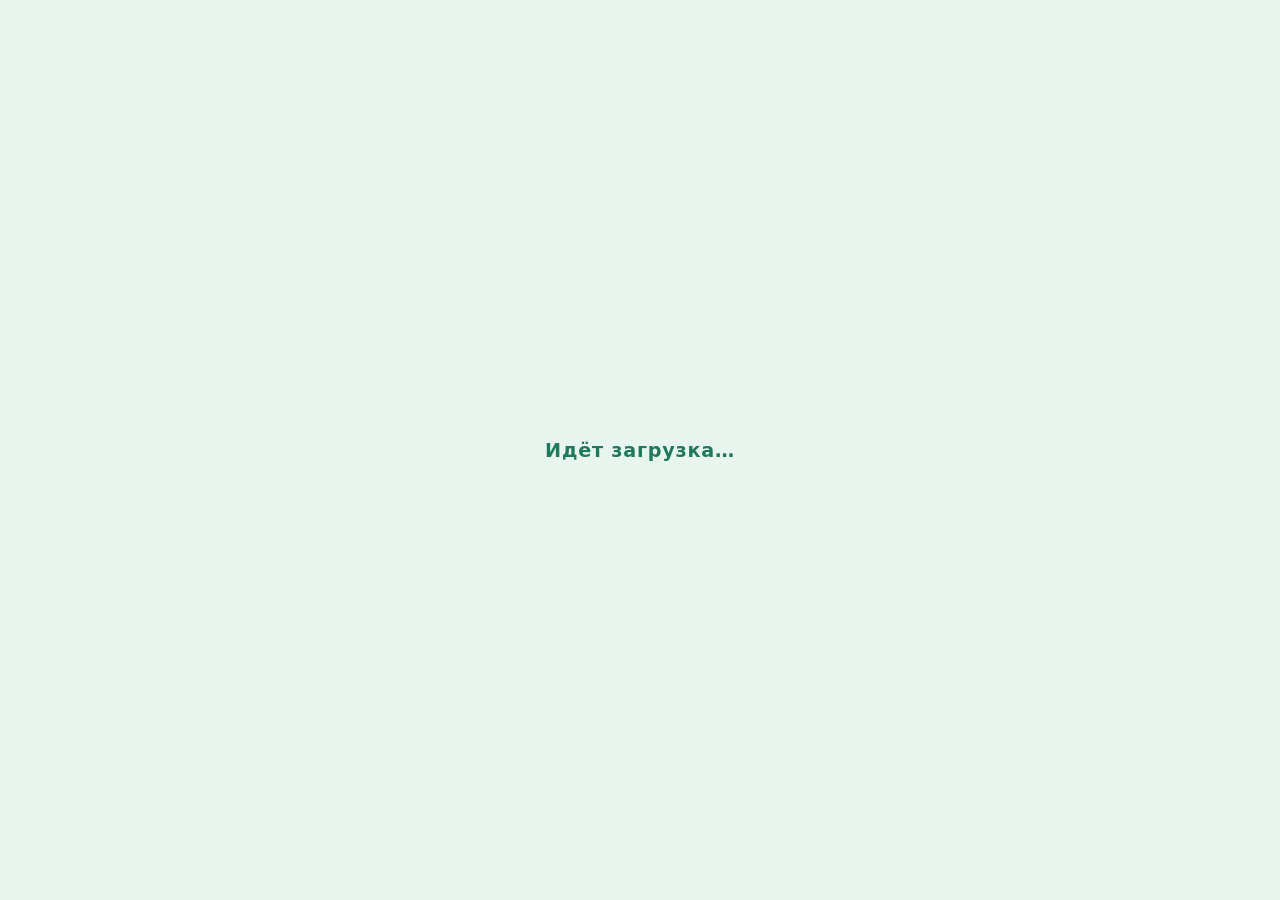
==== index.html @ 654a56fe "Add files via upload" ====
<!doctype html>
<html lang="ru">
<head>
  <meta charset="utf-8" />
  <meta name="viewport" content="width=device-width, initial-scale=1, viewport-fit=cover" />
  <title>Квест отеля</title>
  <link rel="stylesheet" href="./styles.css" />
</head>
<body>
<div id="loading-overlay" class="loading-overlay">
  <div class="loading-content">Идёт загрузка…</div>
</div>
<main class="app" id="app">
  <section class="screen screen-active" id="start-screen" aria-labelledby="start-title">
    <div class="brand-row">
      <div class="brand-mark" id="logo-start"></div>
      <div>
        <p class="eyebrow">Green Line Batumi</p>
        <h1 id="start-title">Пройди квест</h1>
      </div>
    </div>

    <div class="hero-scene" aria-hidden="true">
      <img class="hero-banner" src="images/home-banner.png" alt="" />
    </div>

    <form class="panel" id="registration-form">
      <label>
        <input id="guest-name" name="guestName" autocomplete="given-name" required minlength="2" placeholder="Твое имя" />
      </label>
      <label>
        Номер комнаты
        <input id="room-number" name="roomNumber" inputmode="numeric" pattern="[0-9]*" required minlength="3" maxlength="3" placeholder="204" />
      </label>
      <div class="registration-warning" id="registration-warning"></div>
      <button class="primary" type="submit">Начать игру</button>
      <p class="feedback feedback-error" id="registration-feedback" role="status"></p>
    </form>
  </section>

  <section class="screen" id="quest-screen" aria-labelledby="quest-title">
    <header class="topbar" id="topbar">
      <div class="topbar-left">
        <div class="brand-mark" id="logo-topbar"></div>
        <div>
          <p class="eyebrow">Green Line Batumi</p>
          <h2 id="quest-title">Карта поиска</h2>
        </div>
      </div>
      <div class="top-actions">
        <button class="topbar-chip" id="map-button" type="button" aria-label="Карта" hidden>
          <svg class="icon" viewBox="0 0 24 24" fill="none" stroke="currentColor" stroke-width="2" stroke-linecap="round" stroke-linejoin="round">
            <polygon points="1 6 1 22 8 18 16 22 23 18 23 2 16 6 8 2 1 6"/>
            <line x1="8" y1="2" x2="8" y2="18"/>
            <line x1="16" y1="6" x2="16" y2="22"/>
          </svg>
        </button>
        <button class="topbar-chip is-weather" id="weather-button" type="button" aria-label="Погода">
          <svg class="icon" id="weather-svg" viewBox="0 0 24 24" fill="none" stroke="currentColor" stroke-width="2" stroke-linecap="round" stroke-linejoin="round">
            <circle cx="12" cy="12" r="5"/>
            <line x1="12" y1="1" x2="12" y2="3"/>
            <line x1="12" y1="21" x2="12" y2="23"/>
            <line x1="4.22" y1="4.22" x2="5.64" y2="5.64"/>
            <line x1="18.36" y1="18.36" x2="19.78" y2="19.78"/>
            <line x1="1" y1="12" x2="3" y2="12"/>
            <line x1="21" y1="12" x2="23" y2="12"/>
            <line x1="4.22" y1="19.78" x2="5.64" y2="18.36"/>
            <line x1="18.36" y1="5.64" x2="19.78" y2="4.22"/>
          </svg>
        </button>
        <button class="topbar-chip" id="profile-button" type="button" aria-label="Профиль">
          <svg class="icon" viewBox="0 0 24 24" fill="none" stroke="currentColor" stroke-width="2" stroke-linecap="round" stroke-linejoin="round">
            <path d="M20 21v-2a4 4 0 0 0-4-4H8a4 4 0 0 0-4 4v2"/>
            <circle cx="12" cy="7" r="4"/>
          </svg>
        </button>
      </div>
    </header>

    <section class="quest-view" id="map-view">
      <div class="map-wrap">
        <img class="map-image" src="images/map-background.png" alt="Карта отеля" />
        <div class="map-pins-container" id="map-pins"></div>
      </div>
      <p class="scan-hint" id="scan-hint">Ищите QR-код в отмеченной зоне и сканируйте его камерой телефона.</p>
    </section>

    <section class="quest-view character-fullscreen is-loading" id="character-view" hidden>
      <div class="character-hero" id="character-hero">
        <img class="character-portrait" id="character-avatar" alt="" />
      </div>
      <div class="character-body" id="character-panel">
        <div class="character-header">
          <h2 id="character-name"></h2>
          <span class="status-pill is-pending" id="status-pill">Ожидание</span>
        </div>
        <div class="attempts-bar" id="attempts-bar"></div>
        <p class="riddle" id="riddle-text"></p>
        <form id="answer-form" class="answer-form">
          <input id="answer-input" required autocomplete="off" placeholder="Ваш ответ" />
          <button class="primary" type="submit">Ответить</button>
        </form>
        <p class="feedback" id="feedback" role="status"></p>
      </div>
    </section>

    <section class="quest-view" id="profile-view" hidden>
      <section class="profile-panel">
        <div class="profile-hero">
          <div class="profile-avatar-wrap">
            <div class="profile-avatar-ring"></div>
            <svg class="profile-avatar-icon" viewBox="0 0 24 24" fill="none" stroke="currentColor" stroke-width="2" stroke-linecap="round" stroke-linejoin="round">
              <path d="M20 21v-2a4 4 0 0 0-4-4H8a4 4 0 0 0-4 4v2"/>
              <circle cx="12" cy="7" r="4"/>
            </svg>
          </div>
          <div class="profile-info">
            <h2 id="profile-name">Игрок</h2>
            <p id="profile-room">Комната</p>
          </div>
        </div>
        <div class="score-strip">
          <div class="score-cell">
            <div class="score-icon">
              <svg viewBox="0 0 24 24" fill="none" stroke="currentColor" stroke-width="2" stroke-linecap="round" stroke-linejoin="round"><polygon points="12 2 15.09 8.26 22 9.27 17 14.14 18.18 21.02 12 17.77 5.82 21.02 7 14.14 2 9.27 8.91 8.26 12 2"/></svg>
            </div>
            <strong id="score-value">0</strong>
            <span>баллов</span>
          </div>
          <div class="score-cell">
            <div class="score-icon">
              <svg viewBox="0 0 24 24" fill="none" stroke="currentColor" stroke-width="2" stroke-linecap="round" stroke-linejoin="round"><path d="M17 21v-2a4 4 0 0 0-4-4H5a4 4 0 0 0-4 4v2"/><circle cx="9" cy="7" r="4"/><path d="M23 21v-2a4 4 0 0 0-3-3.87"/><path d="M16 3.13a4 4 0 0 1 0 7.75"/></svg>
            </div>
            <strong id="found-value">0/0</strong>
            <span>персонажей</span>
          </div>
          <div class="score-cell">
            <div class="score-icon">
              <svg viewBox="0 0 24 24" fill="none" stroke="currentColor" stroke-width="2" stroke-linecap="round" stroke-linejoin="round"><line x1="12" y1="20" x2="12" y2="10"/><line x1="18" y1="20" x2="18" y2="4"/><line x1="6" y1="20" x2="6" y2="16"/></svg>
            </div>
            <strong id="progress-value">0%</strong>
            <span>прогресс</span>
          </div>
        </div>
        <div class="progress-bar-wrap">
          <div class="progress-bar-fill" id="progress-bar"></div>
        </div>
        <section class="collection">
          <h2>Коллекция</h2>
          <div class="collection-grid" id="collection-grid"></div>
        </section>
      </section>
    </section>
  </section>

  <section class="screen" id="finish-screen" aria-labelledby="finish-title">
    <div class="finish-header">
      <div class="brand-mark" id="logo-finish"></div>
      <div>
        <p class="eyebrow">Green Line Batumi</p>
        <h1 id="finish-title">Все хранители собраны</h1>
      </div>
    </div>
    <p class="finish-copy" id="finish-copy"></p>
    <div class="finish-banner-wrap" id="finish-banner-wrap">
      <img class="finish-banner" id="finish-banner" src="images/final-banner.png" alt="" onerror="this.parentElement.style.display='none'" />
    </div>
    <div class="finish-score-block">
      <strong id="final-score">0</strong>
      <span>баллов</span>
    </div>
    <div class="finish-prizes" id="finish-prizes"></div>
    <div class="finish-stats">
      <div class="finish-stat">
        <svg class="finish-stat-icon" viewBox="0 0 24 24" fill="none" stroke="currentColor" stroke-width="2" stroke-linecap="round" stroke-linejoin="round"><path d="M20 21v-2a4 4 0 0 0-4-4H8a4 4 0 0 0-4 4v2"/><circle cx="12" cy="7" r="4"/></svg>
        <span class="finish-stat-value" id="finish-name">—</span>
        <span class="finish-stat-label">имя</span>
      </div>
      <div class="finish-stat">
        <svg class="finish-stat-icon" viewBox="0 0 24 24" fill="none" stroke="currentColor" stroke-width="2" stroke-linecap="round" stroke-linejoin="round"><path d="M3 9l9-7 9 7v11a2 2 0 0 1-2 2H5a2 2 0 0 1-2-2z"/><polyline points="9 22 9 12 15 12 15 22"/></svg>
        <span class="finish-stat-value" id="finish-room">—</span>
        <span class="finish-stat-label">комната</span>
      </div>
      <div class="finish-stat">
        <svg class="finish-stat-icon" viewBox="0 0 24 24" fill="none" stroke="currentColor" stroke-width="2" stroke-linecap="round" stroke-linejoin="round"><path d="M17 21v-2a4 4 0 0 0-4-4H5a4 4 0 0 0-4 4v2"/><circle cx="9" cy="7" r="4"/><path d="M23 21v-2a4 4 0 0 0-3-3.87"/><path d="M16 3.13a4 4 0 0 1 0 7.75"/></svg>
        <span class="finish-stat-value" id="finish-found">0/0</span>
        <span class="finish-stat-label">персонажей</span>
      </div>
      <div class="finish-stat">
        <svg class="finish-stat-icon" viewBox="0 0 24 24" fill="none" stroke="currentColor" stroke-width="2" stroke-linecap="round" stroke-linejoin="round"><line x1="12" y1="20" x2="12" y2="10"/><line x1="18" y1="20" x2="18" y2="4"/><line x1="6" y1="20" x2="6" y2="16"/></svg>
        <span class="finish-stat-value" id="finish-progress">0%</span>
        <span class="finish-stat-label">прогресс</span>
      </div>
    </div>
    <button class="primary" id="save-result-button" type="button">Сохранить результат</button>
    <canvas id="result-card" width="600" height="900" style="display:none"></canvas>
  </section>

  <section class="screen" id="closed-screen" aria-labelledby="closed-title">
    <div class="closed-brand">
      <div class="brand-mark" id="logo-closed"></div>
      <div>
        <p class="eyebrow">Green Line Batumi</p>
        <h1 id="closed-title">Квест закрыт</h1>
      </div>
    </div>
    <div class="closed-banner-wrap">
      <img class="closed-banner" src="images/closed-banner.png" alt="Закрыто" onerror="this.style.display='none'" />
    </div>
    <p class="closed-message" id="closed-message"></p>
  </section>
</main>

<script src="./config.js"></script>
<script src="./app.js"></script>
</body>
</html>
---- styles.css ----
:root {
  color-scheme: light;
  --bg: #f5f1e8;
  --ink: #192027;
  --muted: #65717b;
  --panel: #fffdf7;
  --line: #d9d0c0;
  --green: #1f7a5b;
  --green-light: #e8f5ef;
  --red: #b94d3e;
  --red-light: #fdf0ee;
  --blue: #2364aa;
  --blue-light: #eef4fa;
  --shadow: 0 8px 32px rgba(34, 31, 25, 0.10);
  --shadow-lg: 0 18px 48px rgba(34, 31, 25, 0.14);
  --radius: 14px;
  --radius-sm: 10px;
  --transition: 0.2s cubic-bezier(0.4, 0, 0.2, 1);
  font-family: Inter, ui-sans-serif, system-ui, -apple-system, BlinkMacSystemFont, "Segoe UI", sans-serif;
}

/* === Loading overlay === */
.loading-overlay {
  position: fixed;
  inset: 0;
  z-index: 9999;
  display: flex;
  align-items: center;
  justify-content: center;
  background: var(--green-light);
  transition: opacity 0.3s ease;
}

.loading-overlay .loading-content {
  font-size: 1.2rem;
  font-weight: 800;
  color: var(--green);
  letter-spacing: 0.04em;
}

* {
  box-sizing: border-box;
}

body {
  margin: 0;
  min-height: 100vh;
  background:
    linear-gradient(135deg, rgba(35, 100, 170, 0.08), transparent 42%),
    linear-gradient(315deg, rgba(42, 140, 130, 0.10), transparent 36%),
    var(--bg);
  color: var(--ink);
  -webkit-font-smoothing: antialiased;
}

button,
input,
select,
textarea {
  font: inherit;
}

.app {
  width: min(100%, 460px);
  min-height: 100vh;
  margin: 0 auto;
  padding: max(18px, env(safe-area-inset-top)) 18px max(24px, env(safe-area-inset-bottom));
}

/* === Screens === */
.screen {
  display: none;
  animation: screenIn 0.35s ease both;
}

.screen-active {
  display: block;
}

@keyframes screenIn {
  from {
    opacity: 0;
    transform: translateY(12px);
  }
  to {
    opacity: 1;
    transform: translateY(0);
  }
}

/* === Brand / Topbar === */
.brand-row,
.topbar {
  display: flex;
  align-items: center;
  gap: 14px;
}

.brand-mark {
  display: grid;
  place-items: center;
  width: 50px;
  height: 50px;
  border-radius: 14px;
  background: linear-gradient(135deg, #192027, #2a3444);
  color: #fffdf7;
  font-weight: 900;
  font-size: 1.3rem;
  box-shadow: var(--shadow-lg);
  overflow: hidden;
  flex-shrink: 0;
}

.brand-mark img {
  width: 100%;
  height: 100%;
  object-fit: contain;
  display: block;
}

.eyebrow {
  margin: 0 0 4px;
  color: var(--muted);
  font-size: 0.72rem;
  font-weight: 800;
  letter-spacing: 0.04em;
  text-transform: uppercase;
}

h1,
h2,
p {
  overflow-wrap: anywhere;
}

h1 {
  margin: 0;
  font-size: 2rem;
  line-height: 1.05;
  letter-spacing: -0.01em;
}

h2 {
  margin: 0;
  font-size: 1.22rem;
  line-height: 1.15;
}

/* === Hero Scene === */
.hero-scene {
  position: relative;
  margin: 24px 0 18px;
  border-radius: var(--radius);
  overflow: hidden;
  box-shadow: var(--shadow-lg);
}

.hero-banner {
  display: block;
  width: 100%;
  height: auto;
  max-height: 50vh;
  object-fit: cover;
  object-position: center;
}

/* === Panels === */
.panel {
  border: 1px solid var(--line);
  border-radius: var(--radius);
  background: rgba(255, 253, 247, 0.92);
  box-shadow: var(--shadow);
  backdrop-filter: blur(8px);
  -webkit-backdrop-filter: blur(8px);
}

.panel {
  display: grid;
  gap: 14px;
  padding: 18px;
}

/* === Labels & Inputs === */
label {
  display: grid;
  gap: 7px;
  color: var(--muted);
  font-size: 0.85rem;
  font-weight: 800;
}

input {
  width: 100%;
  min-height: 50px;
  border: 1.5px solid var(--line);
  border-radius: var(--radius-sm);
  padding: 0 14px;
  background: #fff;
  color: var(--ink);
  outline: none;
  transition: border-color var(--transition), box-shadow var(--transition);
}

input:focus {
  border-color: var(--blue);
  box-shadow: 0 0 0 3px rgba(35, 100, 170, 0.14);
}

/* === Buttons === */
.primary,
.secondary,
.icon-button {
  min-height: 50px;
  border: 0;
  border-radius: var(--radius-sm);
  font-weight: 800;
  cursor: pointer;
  transition: all var(--transition);
  position: relative;
  overflow: hidden;
}

.primary {
  background: linear-gradient(135deg, #192027, #2a3444);
  color: #fffdf7;
  letter-spacing: 0.02em;
}

.primary:hover:not(:disabled) {
  background: linear-gradient(135deg, #2a3444, #3a4858);
  box-shadow: 0 4px 16px rgba(25, 32, 39, 0.3);
  transform: translateY(-1px);
}

.primary:active:not(:disabled) {
  transform: translateY(0);
  box-shadow: 0 2px 8px rgba(25, 32, 39, 0.2);
}

.secondary {
  width: 100%;
  border: 1.5px solid var(--line);
  background: var(--panel);
  color: var(--ink);
}

.secondary:hover:not(:disabled) {
  border-color: #bbb0a0;
  background: #f7f3ea;
  box-shadow: 0 2px 12px rgba(34, 31, 25, 0.08);
  transform: translateY(-1px);
}

.secondary:active:not(:disabled) {
  transform: translateY(0);
  box-shadow: none;
}

.icon-button {
  width: 48px;
  flex: 0 0 auto;
  background: var(--panel);
  color: var(--ink);
  border: 1.5px solid var(--line);
  font-size: 1.4rem;
}

.icon-button:hover:not(:disabled) {
  border-color: #bbb0a0;
  background: #f7f3ea;
  transform: translateY(-1px);
  box-shadow: 0 2px 8px rgba(34, 31, 25, 0.08);
}

.icon-button:active:not(:disabled) {
  transform: translateY(0);
  box-shadow: none;
}

button:disabled,
input:disabled {
  opacity: 0.45;
  cursor: not-allowed;
  transform: none !important;
  box-shadow: none !important;
}

.fineprint {
  margin: 0;
  color: var(--muted);
  font-size: 0.82rem;
  line-height: 1.35;
}

/* === Topbar === */
.topbar {
  display: flex;
  align-items: center;
  justify-content: space-between;
  gap: 12px;
  margin-bottom: 14px;
}

.topbar[hidden] {
  display: none;
}

.topbar-left {
  display: flex;
  align-items: center;
  gap: 12px;
  min-width: 0;
}

.topbar-left h2 {
  white-space: nowrap;
  overflow: hidden;
  text-overflow: ellipsis;
}

.top-actions {
  display: flex;
  align-items: center;
  gap: 6px;
  flex-shrink: 0;
}

.topbar-chip {
  display: grid;
  place-items: center;
  width: 42px;
  height: 42px;
  border: 1.5px solid var(--line);
  border-radius: 12px;
  background: var(--panel);
  color: var(--ink);
  cursor: pointer;
  transition: all var(--transition);
  padding: 0;
  -webkit-tap-highlight-color: transparent;
}

.topbar-chip .icon {
  width: 20px;
  height: 20px;
}

.topbar-chip:hover:not(:disabled) {
  border-color: #bbb0a0;
  background: #f7f3ea;
  transform: translateY(-1px);
  box-shadow: 0 2px 8px rgba(34, 31, 25, 0.08);
}

.topbar-chip:active:not(:disabled) {
  transform: translateY(0);
  box-shadow: none;
}

.topbar-chip:disabled {
  opacity: 0.45;
  cursor: not-allowed;
}

/* Weather chip — stands out with color fill */
.topbar-chip.is-weather {
  position: relative;
}

.topbar-chip.is-sun {
  color: #c88500;
  background: linear-gradient(135deg, #fef9ee, #fff3d4);
  border-color: #f0d98a;
  box-shadow: 0 2px 10px rgba(232, 163, 23, 0.2);
}

.topbar-chip.is-rain {
  color: #1a4f8f;
  background: linear-gradient(135deg, #eef4fa, #ddeaf5);
  border-color: #a8c8e8;
  box-shadow: 0 2px 10px rgba(35, 100, 170, 0.2);
}

.topbar-chip.is-cloudy {
  color: #4a5568;
  background: linear-gradient(135deg, #f0f2f4, #e4e8ec);
  border-color: #c8cdd2;
  box-shadow: 0 2px 10px rgba(101, 113, 123, 0.15);
}

/* === Quest Views === */
.quest-view {
  display: flex;
  flex-direction: column;
  min-height: calc(100vh - 180px);
  animation: viewIn 0.3s ease both;
}

@keyframes viewIn {
  from {
    opacity: 0;
    transform: translateX(8px);
  }
  to {
    opacity: 1;
    transform: translateX(0);
  }
}

#map-view {
  flex: 1;
  display: flex;
  flex-direction: column;
}

#map-view[hidden] {
  display: none !important;
}

/* === Map === */
.map-wrap {
  position: relative;
  width: 100%;
  flex: 1;
  min-height: 50vh;
  margin-bottom: 14px;
  border: 1px solid var(--line);
  border-radius: var(--radius);
  overflow: hidden;
  background: #e8eef0;
  box-shadow: var(--shadow-lg);
}

.map-image {
  display: block;
  width: 100%;
  height: 100%;
  object-fit: contain;
  object-position: center;
}

.map-pins-container {
  position: absolute;
  top: 0;
  left: 0;
  width: 100%;
  height: 100%;
  pointer-events: none;
}

/* === Map Pin (shared for game & admin) === */
.map-pin,
.admin-pin {
  position: absolute;
  width: 52px;
  height: 52px;
  border-radius: 50%;
  transform: translate(-50%, -50%);
  cursor: pointer;
  pointer-events: auto;
  transition: transform 0.15s ease, filter 0.2s ease;
  overflow: hidden;
  background: transparent;
  border: none;
  box-shadow: none;
}

.map-pin img,
.admin-pin img {
  width: 100%;
  height: 100%;
  object-fit: cover;
  display: block;
  border-radius: 50%;
}

/* Not found — gray and semi-transparent */
.map-pin:not(.is-found) img {
  filter: grayscale(1);
  opacity: 0.8;
}

/* Found but not solved — color image */
.map-pin.is-found img {
  filter: none;
  opacity: 1;
  outline: 3px solid var(--blue);
  outline-offset: 2px;
}

/* Solved — green glow */
.map-pin.is-solved img {
  filter: none;
  opacity: 1;
  outline: 3px solid var(--green);
  outline-offset: 2px;
}

.map-pin.is-unavailable img {
  filter: grayscale(1) blur(1px);
  opacity: 1;
}

.map-pin.is-unavailable .pin-unavailable-icon {
  position: absolute;
  top: 50%;
  left: 50%;
  transform: translate(-50%, -50%);
  font-size: 3.5vmin;
  color: #192027;
  font-weight: 900;
  text-shadow: 0 0 6px #fff;
  pointer-events: none;
}

.map-pin .pin-fallback {
  width: 100%;
  height: 100%;
  display: flex;
  align-items: center;
  justify-content: center;
  font-size: 3vmin;
  font-weight: 900;
  color: #666;
  background: #e0e0e0;
  border-radius: 50%;
}

/* Game-specific pin styles */
.map-pin {
  animation: levitate 2.5s ease-in-out infinite;
}

.map-pin:hover {
  transform: translate(-50%, -50%) scale(1.12);
  animation-play-state: paused;
  z-index: 10;
}

/* Admin-specific pin styles */
.admin-pin {
  cursor: grab;
}

.admin-pin:active {
  cursor: grabbing;
}

.admin-pin:hover {
  transform: translate(-50%, -50%) scale(1.1);
  z-index: 10;
}

.admin-pin.dragging {
  opacity: 0.7;
  z-index: 100;
  cursor: grabbing;
}

.map-pin .pin-label {
  position: absolute;
  bottom: -20px;
  left: 50%;
  transform: translateX(-50%);
  white-space: nowrap;
  font-size: 0.65rem;
  font-weight: 700;
  color: #192027;
  text-shadow: 0 0 4px #fffdf7, 0 0 4px #fffdf7;
  pointer-events: none;
  background: rgba(255, 253, 247, 0.85);
  padding: 1px 5px;
  border-radius: 3px;
}

@keyframes levitate {
  0%, 100% { transform: translate(-50%, -50%) translateY(0); }
  50% { transform: translate(-50%, -50%) translateY(-5%); }
}

/* === Admin Map === */
/* Admin map styles are now inline in admin.html to match game map exactly */

/* Admin pin extras (base styles are shared with .map-pin above) */
.admin-pin .pin-fallback {
  width: 100%;
  height: 100%;
  display: flex;
  align-items: center;
  justify-content: center;
  font-size: 1rem;
  font-weight: 900;
  color: #666;
  background: #e0e0e0;
  border-radius: 50%;
}

.admin-pin .pin-coords {
  position: absolute;
  bottom: -22px;
  left: 50%;
  transform: translateX(-50%);
  font-size: 0.7rem;
  color: var(--muted);
  background: rgba(255, 253, 247, 0.9);
  padding: 0 4px;
  border-radius: 3px;
  white-space: nowrap;
  pointer-events: none;
}

/* === Character & Profile Views === */
#character-view,
#profile-view {
  flex: 1;
  display: flex;
  flex-direction: column;
}

#character-view[hidden],
#profile-view[hidden] {
  display: none !important;
}

.scan-hint {
  margin: -2px 0 14px;
  padding: 12px 14px;
  border: 1px solid #f0d98a;
  border-radius: var(--radius-sm);
  background: #fef9ee;
  color: #8a6d00;
  font-size: 0.85rem;
  font-weight: 700;
  line-height: 1.4;
}

.scan-hint:empty {
  display: none;
}

/* === Character Fullscreen === */
.character-fullscreen {
  display: flex;
  flex-direction: column;
  flex: 1;
  animation: characterSlideIn 0.4s cubic-bezier(0.22, 1, 0.36, 1) both;
}

@keyframes characterSlideIn {
  from {
    opacity: 0;
    transform: translateY(24px);
  }
  to {
    opacity: 1;
    transform: translateY(0);
  }
}

.character-fullscreen[hidden] {
  display: none !important;
}

/* Hide content until renderCharacter() is called — prevents flash */
.character-fullscreen.is-loading .character-body {
  visibility: hidden;
}

.character-fullscreen.is-loading .character-hero {
  visibility: hidden;
}

/* Hero — top area with large portrait */
.character-hero {
  position: relative;
  display: flex;
  align-items: center;
  justify-content: center;
  min-height: 36vh;
  padding: 16px 0 12px;
  background:
    radial-gradient(ellipse at 50% 80%, rgba(35, 100, 170, 0.08), transparent 60%),
    linear-gradient(180deg, #dbe9ef 0%, #eef2f0 60%, var(--bg) 100%);
  overflow: hidden;
}

.character-hero::before {
  content: "";
  position: absolute;
  bottom: -2px;
  left: 0;
  right: 0;
  height: 40px;
  background: linear-gradient(transparent, var(--bg));
  z-index: 1;
}

/* Large portrait — just the image, no circle */
.character-portrait {
  width: min(70vw, 280px);
  height: auto;
  max-height: 46vh;
  object-fit: contain;
  object-position: center bottom;
  position: relative;
  z-index: 2;
  animation: portraitFloat 3s ease-in-out infinite;
  filter: drop-shadow(0 12px 28px rgba(0, 0, 0, 0.18));
  transition: filter 0.3s ease, transform 0.3s ease;
  /* 3D perspective */
  transform-style: preserve-3d;
  perspective: 800px;
}

.character-portrait:hover {
  animation-play-state: paused;
  transform: scale(1.04) rotateY(-4deg) rotateX(2deg);
  filter: drop-shadow(0 18px 36px rgba(0, 0, 0, 0.25));
}

/* Solved state — celebration glow */
.character-portrait.is-solved {
  animation: portraitCelebrate 2s ease-in-out infinite, portraitFloat 3s ease-in-out infinite;
  filter: drop-shadow(0 0 20px rgba(31, 122, 91, 0.4)) drop-shadow(0 12px 28px rgba(0, 0, 0, 0.18));
}

@keyframes portraitFloat {
  0%, 100% { transform: translateY(0); }
  50% { transform: translateY(-8px); }
}

@keyframes portraitCelebrate {
  0%, 100% { filter: drop-shadow(0 0 20px rgba(31, 122, 91, 0.3)) drop-shadow(0 12px 28px rgba(0, 0, 0, 0.18)); }
  50% { filter: drop-shadow(0 0 32px rgba(31, 122, 91, 0.55)) drop-shadow(0 12px 28px rgba(0, 0, 0, 0.18)); }
}

/* Body — bottom area with text */
.character-body {
  flex: 1;
  padding: 0 20px max(24px, env(safe-area-inset-bottom));
  display: flex;
  flex-direction: column;
}

.character-header {
  margin-bottom: 4px;
}

.character-header h2 {
  font-size: 1.4rem;
  margin: 4px 0 6px;
}

.riddle {
  margin: 12px 0 0;
  padding: 14px 16px;
  font-size: 1.05rem;
  line-height: 1.5;
  border-left: 3px solid var(--blue);
  background: var(--blue-light);
  border-radius: 0 var(--radius-sm) var(--radius-sm) 0;
}

.answer-form {
  display: grid;
  grid-template-columns: 1fr;
  gap: 10px;
  margin-top: 14px;
  transition: opacity 0.3s ease, max-height 0.3s ease;
}

/* When form is hidden after solving */
.answer-form.is-hidden {
  display: none;
}

.feedback {
  min-height: 24px;
  margin: 12px 0 0;
  padding: 10px 14px;
  border-radius: var(--radius-sm);
  color: var(--green);
  font-weight: 800;
  font-size: 0.9rem;
  background: var(--green-light);
  border: 1px solid rgba(31, 122, 91, 0.15);
}

.feedback:empty {
  display: none;
}

.feedback-error {
  color: var(--red);
  background: var(--red-light);
  border-color: rgba(185, 77, 62, 0.15);
}

.character-back-bottom {
  margin-top: auto;
  padding-top: 12px;
}

/* Solved state — show success feedback prominently */
.character-body.is-solved .riddle {
  border-left-color: var(--green);
  background: var(--green-light);
}

.character-body.is-exhausted .riddle {
  border-left-color: var(--red);
  background: var(--red-light);
}

/* === Unavailable character — grayed out === */
.character-fullscreen.is-unavailable .character-hero {
  background:
    radial-gradient(ellipse at 50% 80%, rgba(101, 113, 123, 0.08), transparent 60%),
    linear-gradient(180deg, #e0e3e5 0%, #eef0f1 60%, var(--bg) 100%);
}

.character-fullscreen.is-unavailable .character-portrait {
  filter: grayscale(1) opacity(1);
  animation: none;
}

.character-fullscreen.is-unavailable .character-portrait:hover {
  transform: none;
  filter: grayscale(1) opacity(1);
}

.character-fullscreen.is-unavailable .character-name {
  color: var(--muted);
}

.character-fullscreen.is-unavailable .riddle {
  border-left-color: var(--line);
  background: #eef0f1;
  color: var(--muted);
}

.character-fullscreen.is-unavailable .attempts-bar,
.character-fullscreen.is-unavailable .status-pill {
  display: none;
}

/* === Profile === */
.profile-panel {
  display: grid;
  gap: 16px;
}

.profile-hero {
  display: flex;
  align-items: center;
  gap: 16px;
  padding: 20px 18px;
  border: 1px solid var(--line);
  border-radius: var(--radius);
  background: linear-gradient(135deg, #192027 0%, #2a3444 100%);
  color: #fffdf7;
  box-shadow: var(--shadow-lg);
  animation: profileSlideIn 0.5s cubic-bezier(0.22, 1, 0.36, 1) both;
}

@keyframes profileSlideIn {
  from {
    opacity: 0;
    transform: translateY(16px) scale(0.97);
  }
  to {
    opacity: 1;
    transform: translateY(0) scale(1);
  }
}

.profile-avatar-wrap {
  position: relative;
  width: 60px;
  height: 60px;
  flex-shrink: 0;
}

.profile-avatar-ring {
  position: absolute;
  inset: -4px;
  border-radius: 50%;
  border: 2px solid rgba(255, 253, 247, 0.3);
  animation: profileRingPulse 2.5s ease-in-out infinite;
}

@keyframes profileRingPulse {
  0%, 100% { transform: scale(1); opacity: 0.4; }
  50% { transform: scale(1.08); opacity: 0.8; }
}

.profile-avatar-icon {
  width: 100%;
  height: 100%;
  display: grid;
  place-items: center;
  background: rgba(255, 253, 247, 0.15);
  border-radius: 50%;
  padding: 14px;
  color: #fffdf7;
}

.profile-info {
  min-width: 0;
}

.profile-info h2 {
  color: #fffdf7;
  font-size: 1.25rem;
  margin: 0 0 4px;
}

.profile-info p {
  margin: 0;
  color: rgba(255, 253, 247, 0.6);
  font-weight: 700;
  font-size: 0.85rem;
}

/* === Score Strip (redesigned) === */
.score-strip {
  display: grid;
  grid-template-columns: repeat(3, 1fr);
  gap: 10px;
  border-radius: var(--radius);
  background: var(--panel);
  border: 1px solid var(--line);
  box-shadow: var(--shadow);
  padding: 4px;
  animation: scoreFadeIn 0.6s cubic-bezier(0.22, 1, 0.36, 1) 0.15s both;
}

@keyframes scoreFadeIn {
  from {
    opacity: 0;
    transform: translateY(12px);
  }
  to {
    opacity: 1;
    transform: translateY(0);
  }
}

.score-cell {
  display: flex;
  flex-direction: column;
  align-items: center;
  gap: 4px;
  padding: 14px 8px;
  border-radius: var(--radius-sm);
  background: #fff;
  text-align: center;
  transition: transform 0.2s ease;
}

.score-cell:hover {
  transform: translateY(-2px);
}

.score-icon {
  width: 24px;
  height: 24px;
  color: var(--blue);
}

.score-cell:first-child .score-icon {
  color: #e8a317;
}

.score-cell:last-child .score-icon {
  color: var(--green);
}

.score-icon svg {
  width: 100%;
  height: 100%;
}

.score-strip strong {
  font-size: 1.4rem;
  letter-spacing: -0.02em;
}

.score-strip span {
  color: var(--muted);
  font-size: 0.72rem;
  font-weight: 700;
  text-transform: uppercase;
  letter-spacing: 0.03em;
}

/* === Progress Bar === */
.progress-bar-wrap {
  height: 8px;
  border-radius: 4px;
  background: var(--line);
  overflow: hidden;
  animation: scoreFadeIn 0.6s cubic-bezier(0.22, 1, 0.36, 1) 0.25s both;
}

.progress-bar-fill {
  height: 100%;
  border-radius: 4px;
  background: linear-gradient(90deg, var(--blue), var(--green));
  transition: width 0.8s cubic-bezier(0.22, 1, 0.36, 1);
  width: 0%;
}

/* === Collection === */
.collection {
  padding: 18px;
  border: 1px solid var(--line);
  border-radius: var(--radius);
  background: rgba(255, 253, 247, 0.92);
  box-shadow: var(--shadow);
  backdrop-filter: blur(8px);
  -webkit-backdrop-filter: blur(8px);
  animation: scoreFadeIn 0.6s cubic-bezier(0.22, 1, 0.36, 1) 0.35s both;
}

.collection h2 {
  margin: 0 0 14px;
}

.collection-grid {
  display: grid;
  grid-template-columns: repeat(2, minmax(0, 1fr));
  gap: 12px;
}

.collection-card {
  min-height: 160px;
  padding: 12px;
  border: 2px solid var(--line);
  border-radius: var(--radius);
  background: #fff;
  opacity: 0.5;
  cursor: pointer;
  transition: all 0.25s cubic-bezier(0.22, 1, 0.36, 1);
  position: relative;
  display: flex;
  flex-direction: column;
  align-items: center;
  text-align: center;
  overflow: hidden;
}

.collection-card::before {
  content: "";
  position: absolute;
  top: 0;
  left: 0;
  right: 0;
  height: 4px;
  background: var(--line);
  transition: background 0.3s ease;
}

.collection-card.is-found::before {
  background: var(--blue);
}

.collection-card.is-solved::before {
  background: var(--green);
}

.collection-card:hover {
  transform: translateY(-3px) scale(1.02);
  box-shadow: var(--shadow-lg);
}

.collection-card:active {
  transform: translateY(0) scale(0.98);
}

.collection-card.is-solved {
  opacity: 1;
  border-color: var(--green);
  background: var(--green-light);
  animation: cardReveal 0.4s cubic-bezier(0.34, 1.56, 0.64, 1) both;
}

.collection-card.is-found {
  opacity: 1;
  border-color: var(--blue);
  background: var(--blue-light);
  animation: cardReveal 0.4s cubic-bezier(0.34, 1.56, 0.64, 1) both;
}

@keyframes cardReveal {
  from {
    opacity: 0.5;
    transform: scale(0.9) rotateY(10deg);
  }
  to {
    opacity: 1;
    transform: scale(1) rotateY(0deg);
  }
}

.collection-card .card-portrait {
  width: 64px;
  height: 64px;
  object-fit: contain;
  margin: 4px auto 8px;
  transition: transform 0.2s ease;
}

.collection-card.is-found .card-portrait {
  filter: drop-shadow(0 4px 8px rgba(35, 100, 170, 0.2));
}

.collection-card.is-solved .card-portrait {
  filter: drop-shadow(0 4px 12px rgba(31, 122, 91, 0.3));
}

.collection-card.is-not-found .card-portrait {
  filter: grayscale(1) opacity(0.4);
}

.collection-card strong,
.collection-card span {
  display: block;
}

.collection-card strong {
  font-size: 0.92rem;
  line-height: 1.16;
}

.collection-card span {
  margin-top: 2px;
  color: var(--muted);
  font-size: 0.78rem;
}

.collection-card small {
  display: block;
  margin-top: 6px;
  padding: 2px 8px;
  border-radius: 10px;
  font-size: 0.68rem;
  font-weight: 800;
  text-transform: uppercase;
  letter-spacing: 0.03em;
}

.collection-card.is-solved small {
  color: var(--green);
  background: rgba(31, 122, 91, 0.1);
}

.collection-card.is-found small {
  color: var(--blue);
  background: rgba(35, 100, 170, 0.1);
}

.collection-card.is-not-found small {
  color: var(--muted);
  background: rgba(101, 113, 123, 0.08);
}

/* === Finish Screen === */
#finish-screen {
  flex-direction: column;
  gap: 20px;
  min-height: calc(100vh - 42px);
  animation: screenIn 0.4s ease both;
}

#finish-screen.screen-active {
  display: flex;
}

.finish-header {
  display: flex;
  align-items: center;
  gap: 14px;
}

.finish-copy {
  margin: 0;
  color: var(--muted);
  line-height: 1.45;
  font-size: 0.95rem;
}

.finish-score-block {
  display: flex;
  flex-direction: column;
  align-items: center;
  padding: 24px;
  border-radius: var(--radius);
  background: linear-gradient(135deg, #192027 0%, #2a3444 100%);
  color: #fffdf7;
  box-shadow: var(--shadow-lg);
  animation: badgePop 0.5s cubic-bezier(0.34, 1.56, 0.64, 1) both;
}

.finish-score-block strong {
  font-size: 3.5rem;
  line-height: 1;
  letter-spacing: -0.02em;
}

.finish-score-block span {
  color: rgba(255, 253, 247, 0.6);
  font-size: 0.85rem;
  font-weight: 700;
  text-transform: uppercase;
  letter-spacing: 0.04em;
}

.finish-banner-wrap {
  border-radius: var(--radius);
  overflow: hidden;
  box-shadow: var(--shadow);
}

.finish-banner {
  display: block;
  width: 100%;
  height: auto;
  max-height: 35vh;
  object-fit: cover;
  object-position: center;
}

.finish-prizes {
  padding: 22px 20px;
  border-radius: var(--radius);
  background: linear-gradient(135deg, #1a4a2e 0%, #1f6a3e 50%, #1a4a2e 100%);
  border: 3px solid #e8a317;
  color: #fffdf7;
  font-weight: 700;
  font-size: 1rem;
  line-height: 1.5;
  text-align: center;
  box-shadow: 0 4px 16px rgba(31, 122, 91, 0.25), inset 0 1px 0 rgba(255,255,255,0.1);
  animation: prizeGlow 2s ease-in-out infinite alternate;
  position: relative;
}

.finish-prizes::before {
  content: "★ Призы ★";
  display: block;
  font-size: 0.75rem;
  font-weight: 900;
  letter-spacing: 0.08em;
  text-transform: uppercase;
  color: #e8a317;
  margin-bottom: 8px;
}

@keyframes prizeGlow {
  from { box-shadow: 0 4px 16px rgba(31, 122, 91, 0.2), 0 0 0 0 rgba(232, 163, 23, 0); }
  to { box-shadow: 0 4px 24px rgba(31, 122, 91, 0.4), 0 0 20px 2px rgba(232, 163, 23, 0.25); }
}

.registration-warning {
  padding: 12px 14px;
  border-radius: var(--radius-sm);
  background: #fef9ee;
  border: 1px solid #f0d98a;
  color: #8a6d00;
  font-size: 0.82rem;
  font-weight: 700;
  line-height: 1.4;
}

.registration-warning:empty {
  display: none;
}


@keyframes badgePop {
  from {
    transform: scale(0);
    opacity: 0;
  }
  to {
    transform: scale(1);
    opacity: 1;
  }
}

.finish-stats {
  display: grid;
  grid-template-columns: 1fr 1fr;
  gap: 10px;
}

.finish-stat {
  display: flex;
  flex-direction: column;
  align-items: center;
  gap: 4px;
  padding: 14px 8px;
  border-radius: var(--radius-sm);
  background: var(--panel);
  border: 1px solid var(--line);
  text-align: center;
}

.finish-stat-icon {
  width: 22px;
  height: 22px;
  color: var(--blue);
}

.finish-stat:nth-child(1) .finish-stat-icon { color: #d1663f; }
.finish-stat:nth-child(2) .finish-stat-icon { color: var(--blue); }
.finish-stat:nth-child(3) .finish-stat-icon { color: #e8a317; }
.finish-stat:nth-child(4) .finish-stat-icon { color: var(--green); }

.finish-stat-value {
  font-weight: 900;
  font-size: 1.1rem;
  line-height: 1.2;
}

.finish-stat-label {
  color: var(--muted);
  font-size: 0.72rem;
  font-weight: 700;
  text-transform: uppercase;
  letter-spacing: 0.03em;
}

/* === Hint Bubble === */
.hint-bubble {
  position: fixed;
  z-index: 9999;
  pointer-events: none;
  transform: translate(-50%, -100%) translateY(8px) scale(0.85);
  opacity: 0;
  transition: all 0.3s cubic-bezier(0.22, 1, 0.36, 1);
  font-family: Inter, ui-sans-serif, system-ui, sans-serif;
  filter: drop-shadow(0 6px 20px rgba(0, 0, 0, 0.2));
}

.hint-bubble.is-visible {
  opacity: 1;
  transform: translate(-50%, -100%) translateY(0) scale(1);
}

.hint-bubble.is-leaving {
  opacity: 0;
  transform: translate(-50%, -100%) translateY(-6px) scale(0.92);
  transition: all 0.25s cubic-bezier(0.4, 0, 1, 1);
}

/* When bubble is below the pin (overflows top) */
.hint-bubble.is-below {
  transform: translate(-50%, 0) translateY(8px) scale(0.85);
}

.hint-bubble.is-below.is-visible {
  transform: translate(-50%, 0) translateY(0) scale(1);
}

.hint-bubble.is-below.is-leaving {
  transform: translate(-50%, 0) translateY(6px) scale(0.92);
}

.hint-bubble.is-below .hint-bubble-arrow {
  border-top: none;
  border-bottom: 8px solid var(--bubble-color, #2364aa);
  margin: 0 auto -2px;
  order: -1;
}

.hint-bubble-content {
  background: linear-gradient(135deg, var(--bubble-color, #2364aa), color-mix(in srgb, var(--bubble-color, #2364aa) 80%, #000));
  color: #fff;
  padding: 10px 16px;
  border-radius: 14px;
  font-weight: 700;
  font-size: 0.88rem;
  line-height: 1.4;
  max-width: 220px;
  text-align: center;
  border: 2px solid rgba(255, 255, 255, 0.15);
  box-shadow:
    inset 0 1px 0 rgba(255, 255, 255, 0.15),
    0 4px 16px rgba(0, 0, 0, 0.15);
}

.hint-bubble-arrow {
  width: 0;
  height: 0;
  border-left: 8px solid transparent;
  border-right: 8px solid transparent;
  border-top: 8px solid var(--bubble-color, #2364aa);
  margin: -2px auto 0;
}

/* === Weather Toast === */
.weather-toast {
  position: fixed;
  top: 72px;
  left: 50%;
  transform: translateX(-50%) translateY(-12px) scale(0.9);
  opacity: 0;
  z-index: 9999;
  pointer-events: none;
  background: linear-gradient(135deg, var(--toast-color, #2364aa), color-mix(in srgb, var(--toast-color, #2364aa) 75%, #000));
  color: #fff;
  padding: 10px 20px;
  border-radius: 20px;
  font-weight: 800;
  font-size: 0.9rem;
  box-shadow: 0 8px 28px rgba(0, 0, 0, 0.2);
  border: 2px solid rgba(255, 255, 255, 0.2);
  transition: all 0.35s cubic-bezier(0.22, 1, 0.36, 1);
  white-space: nowrap;
}

.weather-toast.is-visible {
  opacity: 1;
  transform: translateX(-50%) translateY(0) scale(1);
}

.weather-toast.is-leaving {
  opacity: 0;
  transform: translateX(-50%) translateY(-8px) scale(0.95);
  transition: all 0.25s cubic-bezier(0.4, 0, 1, 1);
}

/* === Attempts indicator === */
.attempts-bar {
  display: flex;
  gap: 6px;
  margin: 8px 0 4px;
}

.attempts-dot {
  width: 10px;
  height: 10px;
  border-radius: 50%;
  background: var(--line);
  transition: background 0.3s ease, transform 0.2s ease;
}

.attempts-dot.is-active {
  background: var(--green);
  transform: scale(1.15);
}

.attempts-dot.is-used {
  background: var(--red);
}

/* === Status pill in character panel === */
.status-pill {
  display: inline-flex;
  align-items: center;
  gap: 4px;
  padding: 4px 10px;
  border-radius: 20px;
  font-size: 0.75rem;
  font-weight: 800;
  text-transform: uppercase;
  letter-spacing: 0.03em;
}

.status-pill.is-solved {
  background: var(--green-light);
  color: var(--green);
  border: 1px solid rgba(31, 122, 91, 0.2);
}

.status-pill.is-exhausted {
  background: var(--red-light);
  color: var(--red);
  border: 1px solid rgba(185, 77, 62, 0.2);
}

.status-pill.is-pending {
  background: var(--blue-light);
  color: var(--blue);
  border: 1px solid rgba(35, 100, 170, 0.2);
}

/* === Responsive === */
@media (min-width: 430px) {
  .answer-form {
    grid-template-columns: 1fr 140px;
  }
}

@media (max-width: 380px) {
  h1 {
    font-size: 1.65rem;
  }
  .score-strip strong {
    font-size: 1.2rem;
  }
  .collection-card .card-portrait {
    width: 48px;
    height: 48px;
  }
  .collection-card {
    min-height: 130px;
  }
}

/* === Closed screen === */
.closed-brand {
  display: flex;
  align-items: center;
  gap: 14px;
  margin-bottom: 28px;
}

.closed-banner-wrap {
  display: flex;
  justify-content: center;
  margin-bottom: 24px;
}

.closed-banner {
  max-width: 100%;
  border-radius: var(--radius);
  animation: closedFloat 3s ease-in-out infinite;
}

@keyframes closedFloat {
  0%, 100% { transform: translateY(0); }
  50% { transform: translateY(-8px); }
}

.closed-message {
  text-align: center;
  font-size: 1.05rem;
  line-height: 1.6;
  color: var(--muted);
  max-width: 320px;
  margin: 0 auto;
}
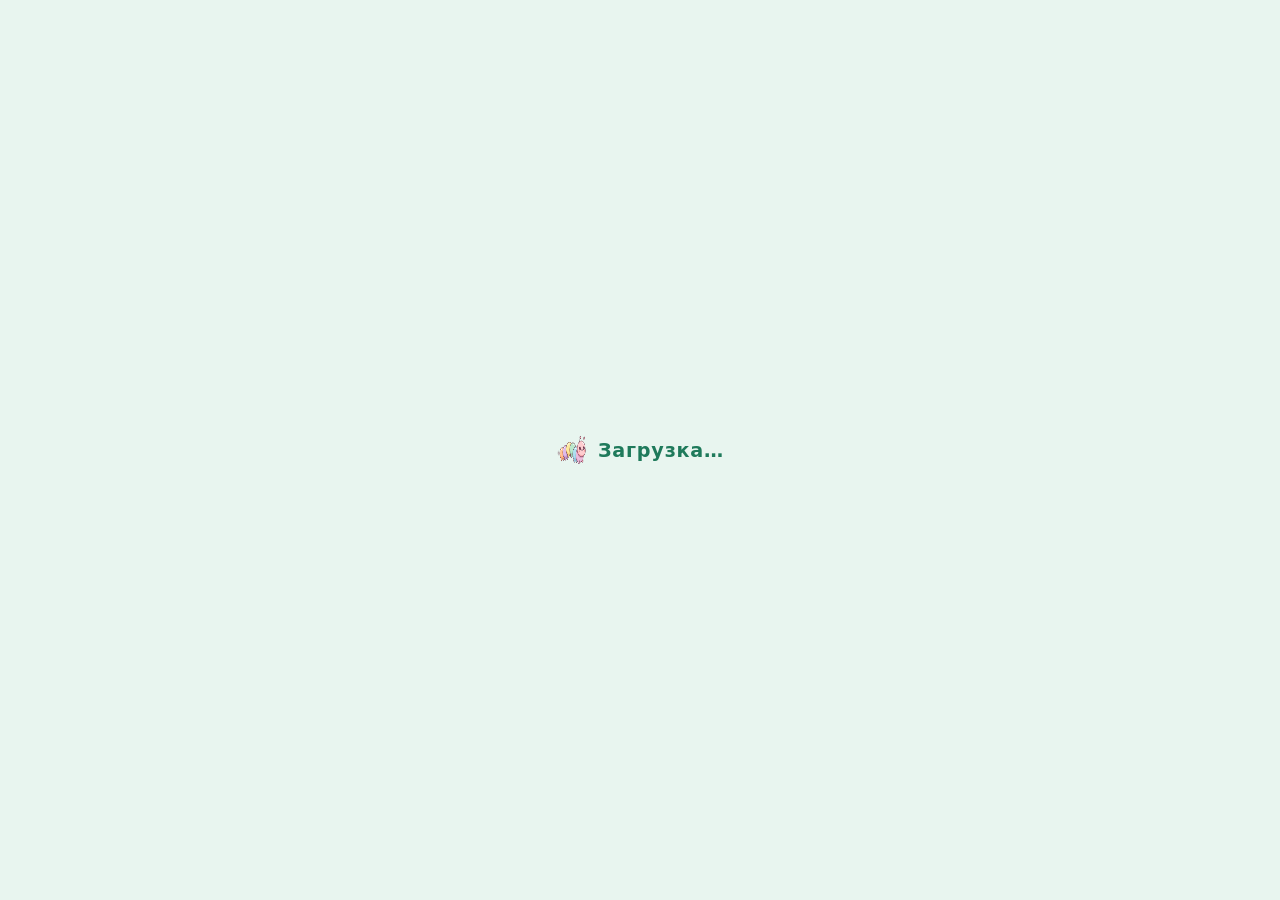
==== commit 8c368d5c: "Add files via upload" ====
--- a/index.html
+++ b/index.html
@@ -8,7 +8,7 @@
 </head>
 <body>
 <div id="loading-overlay" class="loading-overlay">
-  <div class="loading-content">Идёт загрузка…</div>
+  <div class="loading-content"><img class="loading-icon" src="images/loading.png" alt="" />Загрузка…</div>
 </div>
 <main class="app" id="app">
   <section class="screen screen-active" id="start-screen" aria-labelledby="start-title">
--- a/styles.css
+++ b/styles.css
@@ -32,10 +32,24 @@
 }
 
 .loading-overlay .loading-content {
+  display: flex;
+  align-items: center;
+  gap: 10px;
   font-size: 1.2rem;
   font-weight: 800;
   color: var(--green);
   letter-spacing: 0.04em;
+}
+
+.loading-overlay .loading-icon {
+  width: 32px;
+  height: 32px;
+  animation: loadingSpin 1s linear infinite;
+}
+
+@keyframes loadingSpin {
+  from { transform: rotate(0deg); }
+  to { transform: rotate(360deg); }
 }
 
 * {
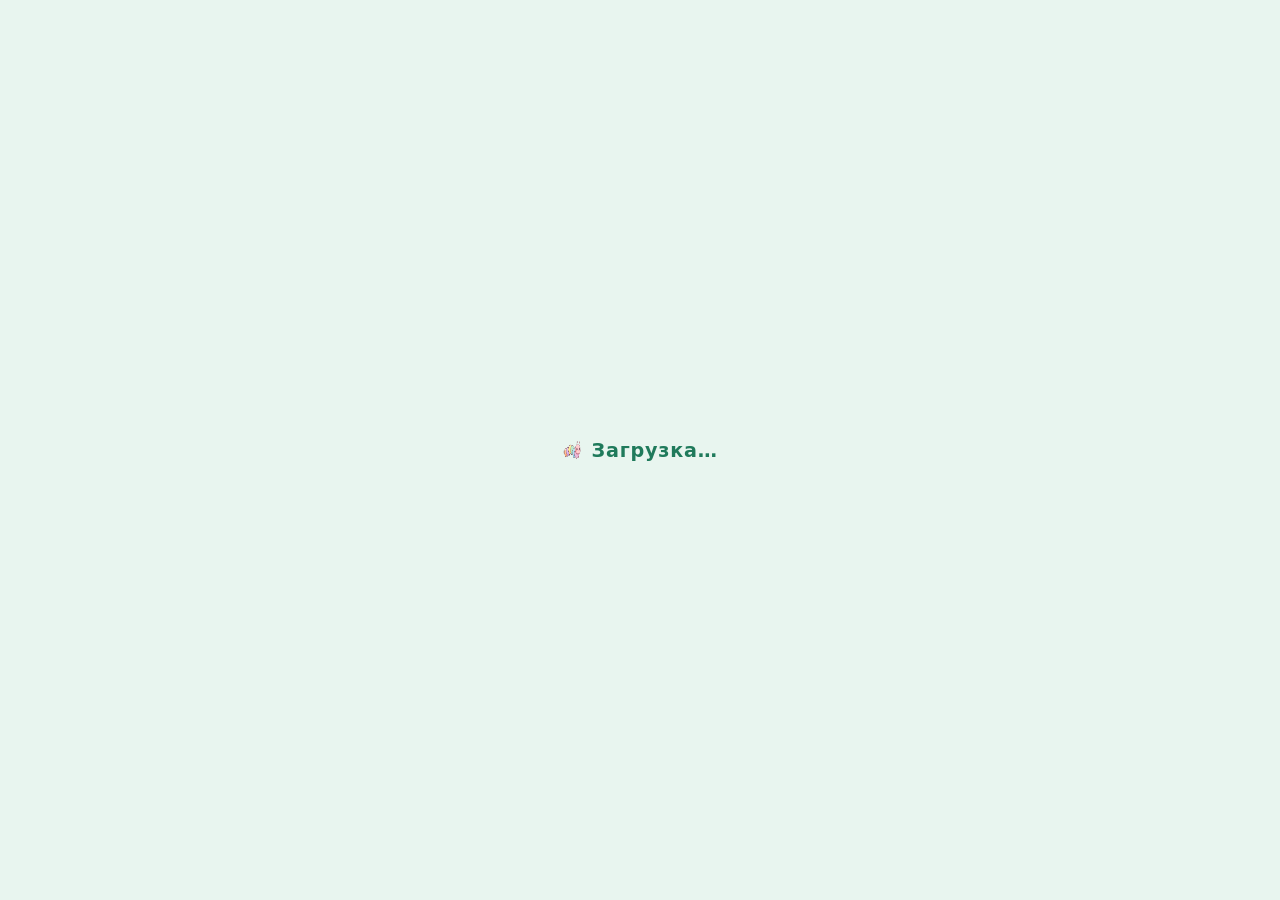
==== commit 6b561ac1: "Add files via upload" ====
--- a/index.html
+++ b/index.html
@@ -3,7 +3,7 @@
 <head>
   <meta charset="utf-8" />
   <meta name="viewport" content="width=device-width, initial-scale=1, viewport-fit=cover" />
-  <title>Квест отеля</title>
+  <title>Green Line Batumi – квест отеля</title>
   <link rel="stylesheet" href="./styles.css" />
 </head>
 <body>
--- a/styles.css
+++ b/styles.css
@@ -42,14 +42,15 @@
 }
 
 .loading-overlay .loading-icon {
-  width: 32px;
-  height: 32px;
-  animation: loadingSpin 1s linear infinite;
-}
-
-@keyframes loadingSpin {
-  from { transform: rotate(0deg); }
-  to { transform: rotate(360deg); }
+  width: 1.2rem;
+  height: 1.2rem;
+  animation: loadingBounce 1.2s ease-in-out infinite;
+}
+
+@keyframes loadingBounce {
+  0%, 100% { transform: translateY(0); }
+  25% { transform: translateY(-3px); }
+  75% { transform: translateY(3px); }
 }
 
 * {
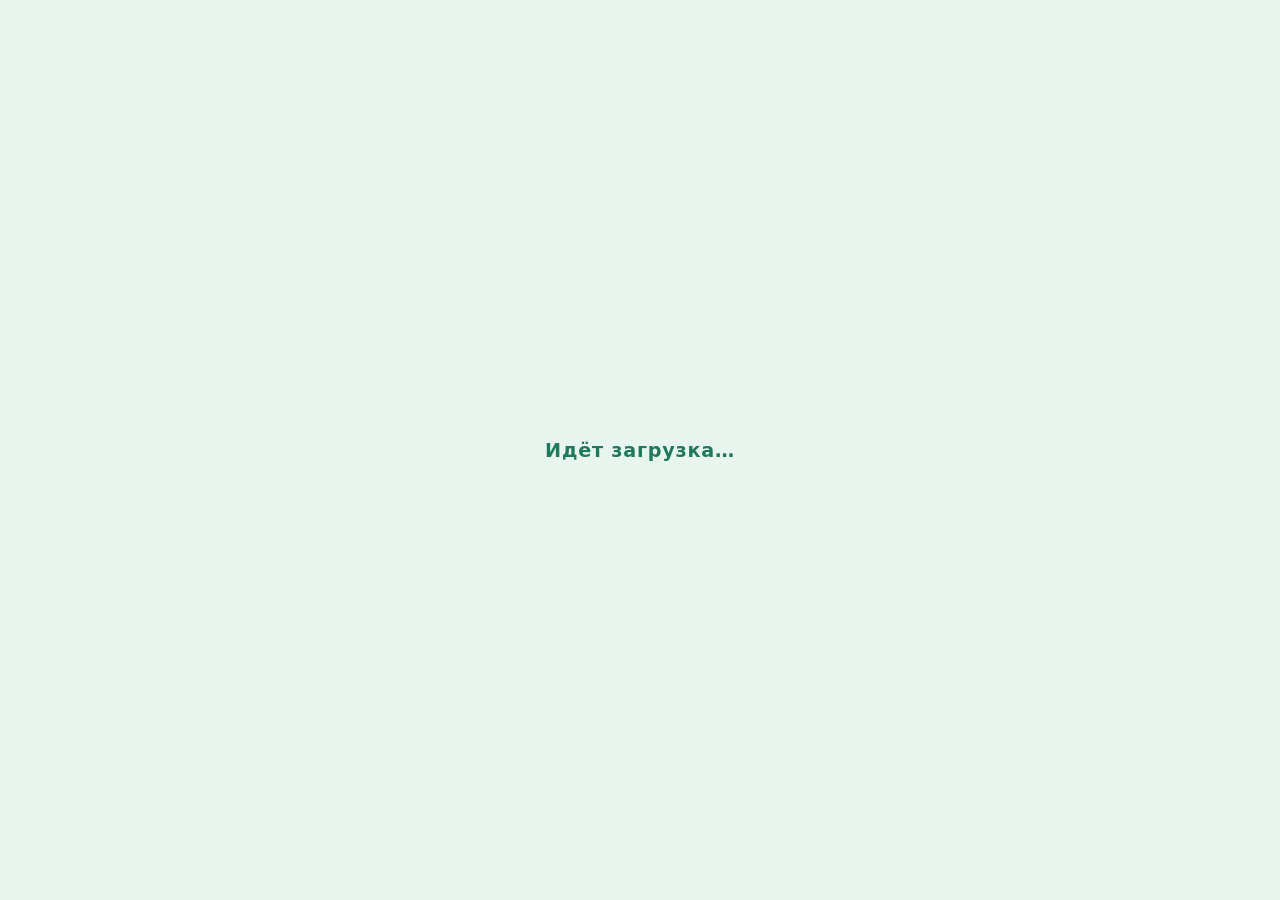
==== commit b98f10dc: "Add files via upload" ====
--- a/index.html
+++ b/index.html
@@ -3,12 +3,12 @@
 <head>
   <meta charset="utf-8" />
   <meta name="viewport" content="width=device-width, initial-scale=1, viewport-fit=cover" />
-  <title>Green Line Batumi – квест отеля</title>
+  <title>Квест отеля</title>
   <link rel="stylesheet" href="./styles.css" />
 </head>
 <body>
 <div id="loading-overlay" class="loading-overlay">
-  <div class="loading-content"><img class="loading-icon" src="images/loading.png" alt="" />Загрузка…</div>
+  <div class="loading-content">Идёт загрузка…</div>
 </div>
 <main class="app" id="app">
   <section class="screen screen-active" id="start-screen" aria-labelledby="start-title">
@@ -169,7 +169,6 @@
       <strong id="final-score">0</strong>
       <span>баллов</span>
     </div>
-    <div class="finish-prizes" id="finish-prizes"></div>
     <div class="finish-stats">
       <div class="finish-stat">
         <svg class="finish-stat-icon" viewBox="0 0 24 24" fill="none" stroke="currentColor" stroke-width="2" stroke-linecap="round" stroke-linejoin="round"><path d="M20 21v-2a4 4 0 0 0-4-4H8a4 4 0 0 0-4 4v2"/><circle cx="12" cy="7" r="4"/></svg>
@@ -192,22 +191,9 @@
         <span class="finish-stat-label">прогресс</span>
       </div>
     </div>
+    <div class="finish-prizes" id="finish-prizes"></div>
     <button class="primary" id="save-result-button" type="button">Сохранить результат</button>
     <canvas id="result-card" width="600" height="900" style="display:none"></canvas>
-  </section>
-
-  <section class="screen" id="closed-screen" aria-labelledby="closed-title">
-    <div class="closed-brand">
-      <div class="brand-mark" id="logo-closed"></div>
-      <div>
-        <p class="eyebrow">Green Line Batumi</p>
-        <h1 id="closed-title">Квест закрыт</h1>
-      </div>
-    </div>
-    <div class="closed-banner-wrap">
-      <img class="closed-banner" src="images/closed-banner.png" alt="Закрыто" onerror="this.style.display='none'" />
-    </div>
-    <p class="closed-message" id="closed-message"></p>
   </section>
 </main>
 
--- a/styles.css
+++ b/styles.css
@@ -42,8 +42,8 @@
 }
 
 .loading-overlay .loading-icon {
-  width: 1.2rem;
-  height: 1.2rem;
+  width: 6em;
+  height: auto;
   animation: loadingBounce 1.2s ease-in-out infinite;
 }
 
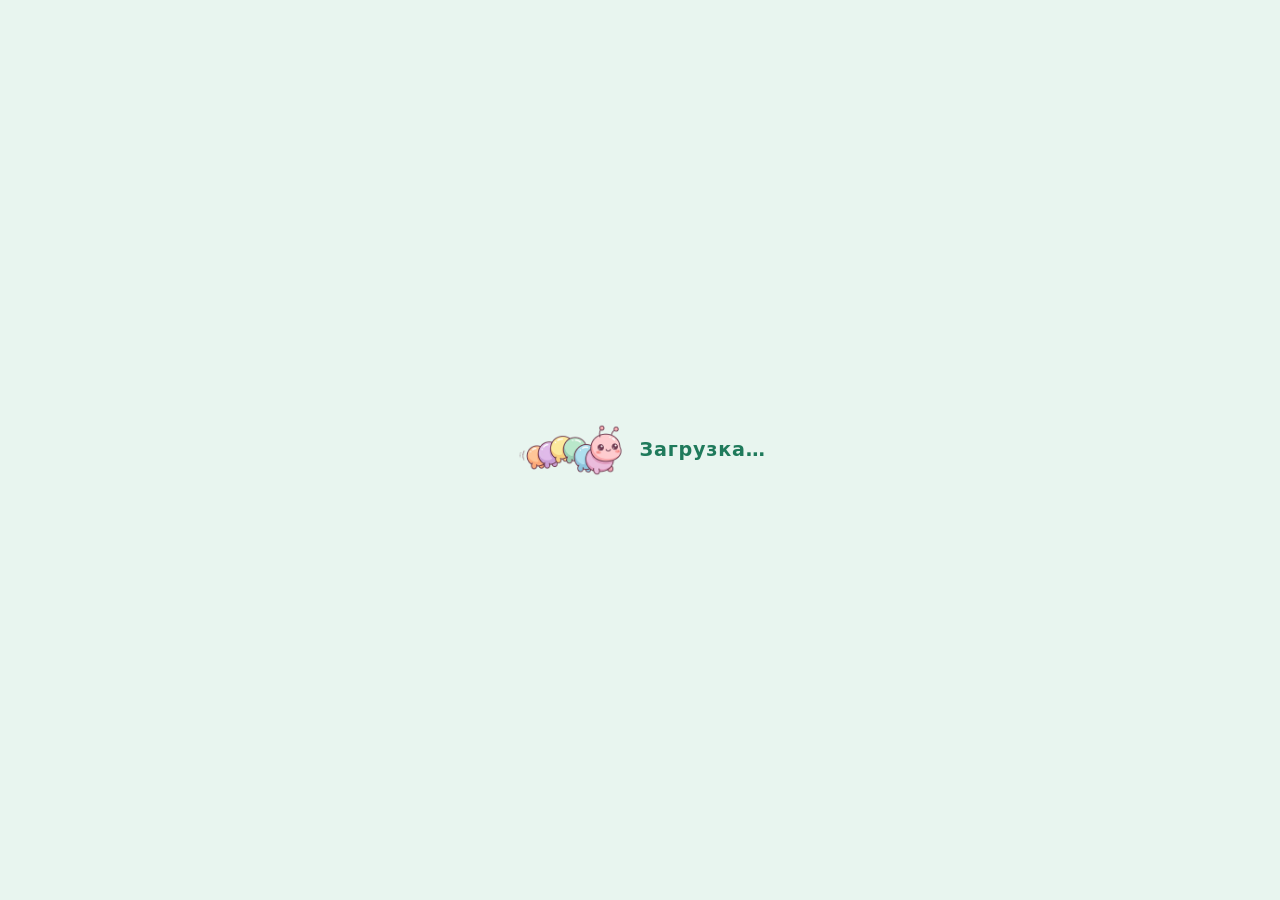
==== commit d6c747a0: "Add files via upload" ====
--- a/index.html
+++ b/index.html
@@ -3,12 +3,12 @@
 <head>
   <meta charset="utf-8" />
   <meta name="viewport" content="width=device-width, initial-scale=1, viewport-fit=cover" />
-  <title>Квест отеля</title>
+  <title>Green Line Batumi – квест отеля</title>
   <link rel="stylesheet" href="./styles.css" />
 </head>
 <body>
 <div id="loading-overlay" class="loading-overlay">
-  <div class="loading-content">Идёт загрузка…</div>
+  <div class="loading-content"><img class="loading-icon" src="images/loading.png" alt="" />Загрузка…</div>
 </div>
 <main class="app" id="app">
   <section class="screen screen-active" id="start-screen" aria-labelledby="start-title">
@@ -49,30 +49,13 @@
       </div>
       <div class="top-actions">
         <button class="topbar-chip" id="map-button" type="button" aria-label="Карта" hidden>
-          <svg class="icon" viewBox="0 0 24 24" fill="none" stroke="currentColor" stroke-width="2" stroke-linecap="round" stroke-linejoin="round">
-            <polygon points="1 6 1 22 8 18 16 22 23 18 23 2 16 6 8 2 1 6"/>
-            <line x1="8" y1="2" x2="8" y2="18"/>
-            <line x1="16" y1="6" x2="16" y2="22"/>
-          </svg>
+          <img class="topbar-chip-img" src="images/map.png" alt="Карта" />
         </button>
         <button class="topbar-chip is-weather" id="weather-button" type="button" aria-label="Погода">
-          <svg class="icon" id="weather-svg" viewBox="0 0 24 24" fill="none" stroke="currentColor" stroke-width="2" stroke-linecap="round" stroke-linejoin="round">
-            <circle cx="12" cy="12" r="5"/>
-            <line x1="12" y1="1" x2="12" y2="3"/>
-            <line x1="12" y1="21" x2="12" y2="23"/>
-            <line x1="4.22" y1="4.22" x2="5.64" y2="5.64"/>
-            <line x1="18.36" y1="18.36" x2="19.78" y2="19.78"/>
-            <line x1="1" y1="12" x2="3" y2="12"/>
-            <line x1="21" y1="12" x2="23" y2="12"/>
-            <line x1="4.22" y1="19.78" x2="5.64" y2="18.36"/>
-            <line x1="18.36" y1="5.64" x2="19.78" y2="4.22"/>
-          </svg>
+          <img class="topbar-chip-img" id="weather-img" src="images/sun.png" alt="Погода" />
         </button>
         <button class="topbar-chip" id="profile-button" type="button" aria-label="Профиль">
-          <svg class="icon" viewBox="0 0 24 24" fill="none" stroke="currentColor" stroke-width="2" stroke-linecap="round" stroke-linejoin="round">
-            <path d="M20 21v-2a4 4 0 0 0-4-4H8a4 4 0 0 0-4 4v2"/>
-            <circle cx="12" cy="7" r="4"/>
-          </svg>
+          <img class="topbar-chip-img" src="images/profile.png" alt="Профиль" />
         </button>
       </div>
     </header>
@@ -101,6 +84,7 @@
           <button class="primary" type="submit">Ответить</button>
         </form>
         <p class="feedback" id="feedback" role="status"></p>
+        <button class="secondary" id="back-to-map" type="button">Вернуться на карту</button>
       </div>
     </section>
 
@@ -109,10 +93,7 @@
         <div class="profile-hero">
           <div class="profile-avatar-wrap">
             <div class="profile-avatar-ring"></div>
-            <svg class="profile-avatar-icon" viewBox="0 0 24 24" fill="none" stroke="currentColor" stroke-width="2" stroke-linecap="round" stroke-linejoin="round">
-              <path d="M20 21v-2a4 4 0 0 0-4-4H8a4 4 0 0 0-4 4v2"/>
-              <circle cx="12" cy="7" r="4"/>
-            </svg>
+            <img class="profile-avatar-icon" src="images/profile.png" alt="" />
           </div>
           <div class="profile-info">
             <h2 id="profile-name">Игрок</h2>
@@ -169,6 +150,7 @@
       <strong id="final-score">0</strong>
       <span>баллов</span>
     </div>
+    <div class="finish-prizes" id="finish-prizes"></div>
     <div class="finish-stats">
       <div class="finish-stat">
         <svg class="finish-stat-icon" viewBox="0 0 24 24" fill="none" stroke="currentColor" stroke-width="2" stroke-linecap="round" stroke-linejoin="round"><path d="M20 21v-2a4 4 0 0 0-4-4H8a4 4 0 0 0-4 4v2"/><circle cx="12" cy="7" r="4"/></svg>
@@ -191,9 +173,22 @@
         <span class="finish-stat-label">прогресс</span>
       </div>
     </div>
-    <div class="finish-prizes" id="finish-prizes"></div>
     <button class="primary" id="save-result-button" type="button">Сохранить результат</button>
     <canvas id="result-card" width="600" height="900" style="display:none"></canvas>
+  </section>
+
+  <section class="screen" id="closed-screen" aria-labelledby="closed-title">
+    <div class="closed-brand">
+      <div class="brand-mark" id="logo-closed"></div>
+      <div>
+        <p class="eyebrow">Green Line Batumi</p>
+        <h1 id="closed-title">Квест закрыт</h1>
+      </div>
+    </div>
+    <div class="closed-banner-wrap">
+      <img class="closed-banner" src="images/closed-banner.png" alt="Закрыто" onerror="this.style.display='none'" />
+    </div>
+    <p class="closed-message" id="closed-message"></p>
   </section>
 </main>
 
--- a/styles.css
+++ b/styles.css
@@ -355,7 +355,8 @@
   -webkit-tap-highlight-color: transparent;
 }
 
-.topbar-chip .icon {
+.topbar-chip .icon,
+.topbar-chip-img {
   width: 20px;
   height: 20px;
 }
@@ -912,12 +913,10 @@
 .profile-avatar-icon {
   width: 100%;
   height: 100%;
-  display: grid;
-  place-items: center;
-  background: rgba(255, 253, 247, 0.15);
+  display: block;
   border-radius: 50%;
   padding: 14px;
-  color: #fffdf7;
+  object-fit: contain;
 }
 
 .profile-info {
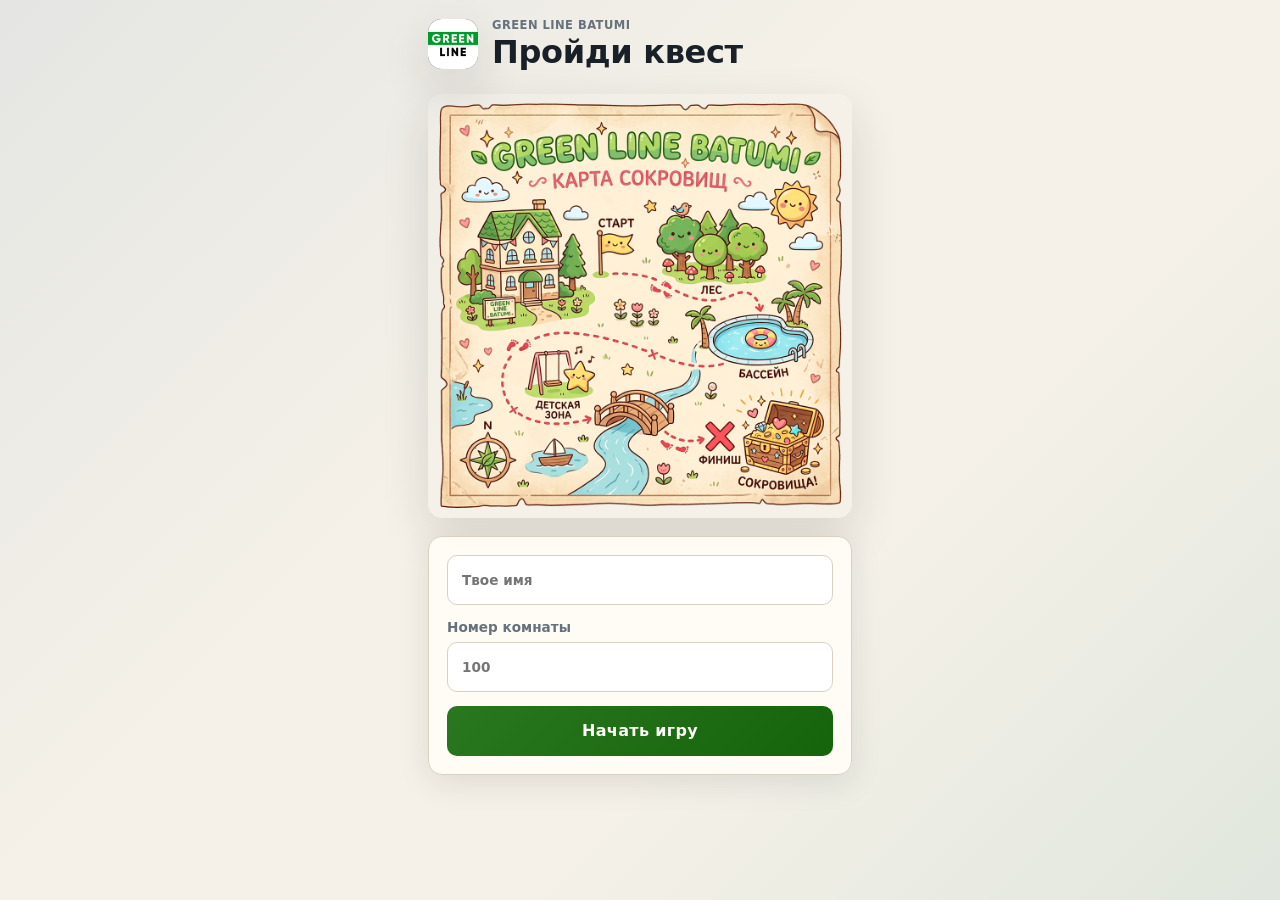
==== commit 4c92fd1a: "Add files via upload" ====
--- a/index.html
+++ b/index.html
@@ -24,6 +24,11 @@
       <img class="hero-banner" src="images/home-banner.png" alt="" />
     </div>
 
+    <div class="rules-block" id="rules-block">
+      <div class="rules-icon">!</div>
+      <p id="rules-text">Ищи QR-коды вокруг — они прячутся в разных местах отеля. Наведи камеру и сканируй код, чтобы найти персонажа. Некоторые появляются только в определённую погоду или время суток. Нажми на персонажа на карте, чтобы получить подсказку. Отгадай загадку — получишь бонусные баллы!</p>
+    </div>
+
     <form class="panel" id="registration-form">
       <label>
         <input id="guest-name" name="guestName" autocomplete="given-name" required minlength="2" placeholder="Твое имя" />
@@ -49,13 +54,13 @@
       </div>
       <div class="top-actions">
         <button class="topbar-chip" id="map-button" type="button" aria-label="Карта" hidden>
-          <img class="topbar-chip-img" src="images/map.png" alt="Карта" />
+          <img class="topbar-chip-img" src="images/map.png" alt="Карта" width="24" height="24" />
         </button>
         <button class="topbar-chip is-weather" id="weather-button" type="button" aria-label="Погода">
-          <img class="topbar-chip-img" id="weather-img" src="images/sun.png" alt="Погода" />
+          <img class="topbar-chip-img" id="weather-img" src="images/sun.png" alt="Погода" width="24" height="24" />
         </button>
         <button class="topbar-chip" id="profile-button" type="button" aria-label="Профиль">
-          <img class="topbar-chip-img" src="images/profile.png" alt="Профиль" />
+          <img class="topbar-chip-img" src="images/profile.png" alt="Профиль" width="24" height="24" />
         </button>
       </div>
     </header>
--- a/styles.css
+++ b/styles.css
@@ -179,6 +179,41 @@
   object-position: center;
 }
 
+/* === Rules block === */
+.rules-block {
+  display: flex;
+  align-items: flex-start;
+  gap: 14px;
+  margin: 0 0 18px;
+  padding: 16px 18px;
+  border: 2px solid var(--green);
+  border-radius: var(--radius);
+  background: linear-gradient(135deg, var(--green-light), #f0faf5);
+  box-shadow: 0 2px 12px rgba(31, 122, 91, 0.1);
+}
+
+.rules-icon {
+  flex-shrink: 0;
+  width: 32px;
+  height: 32px;
+  border-radius: 50%;
+  background: var(--green);
+  color: #fff;
+  display: grid;
+  place-items: center;
+  font-weight: 900;
+  font-size: 1.1rem;
+  line-height: 1;
+}
+
+.rules-block p {
+  margin: 0;
+  font-size: 0.88rem;
+  line-height: 1.55;
+  color: var(--ink);
+  font-weight: 500;
+}
+
 /* === Panels === */
 .panel {
   border: 1px solid var(--line);
@@ -257,6 +292,7 @@
   border: 1.5px solid var(--line);
   background: var(--panel);
   color: var(--ink);
+  margin-top: 20px;
 }
 
 .secondary:hover:not(:disabled) {
@@ -357,8 +393,10 @@
 
 .topbar-chip .icon,
 .topbar-chip-img {
-  width: 20px;
-  height: 20px;
+  width: 100%;
+  height: 100%;
+  object-fit: contain;
+  pointer-events: none;
 }
 
 .topbar-chip:hover:not(:disabled) {
@@ -915,7 +953,6 @@
   height: 100%;
   display: block;
   border-radius: 50%;
-  padding: 14px;
   object-fit: contain;
 }
 
